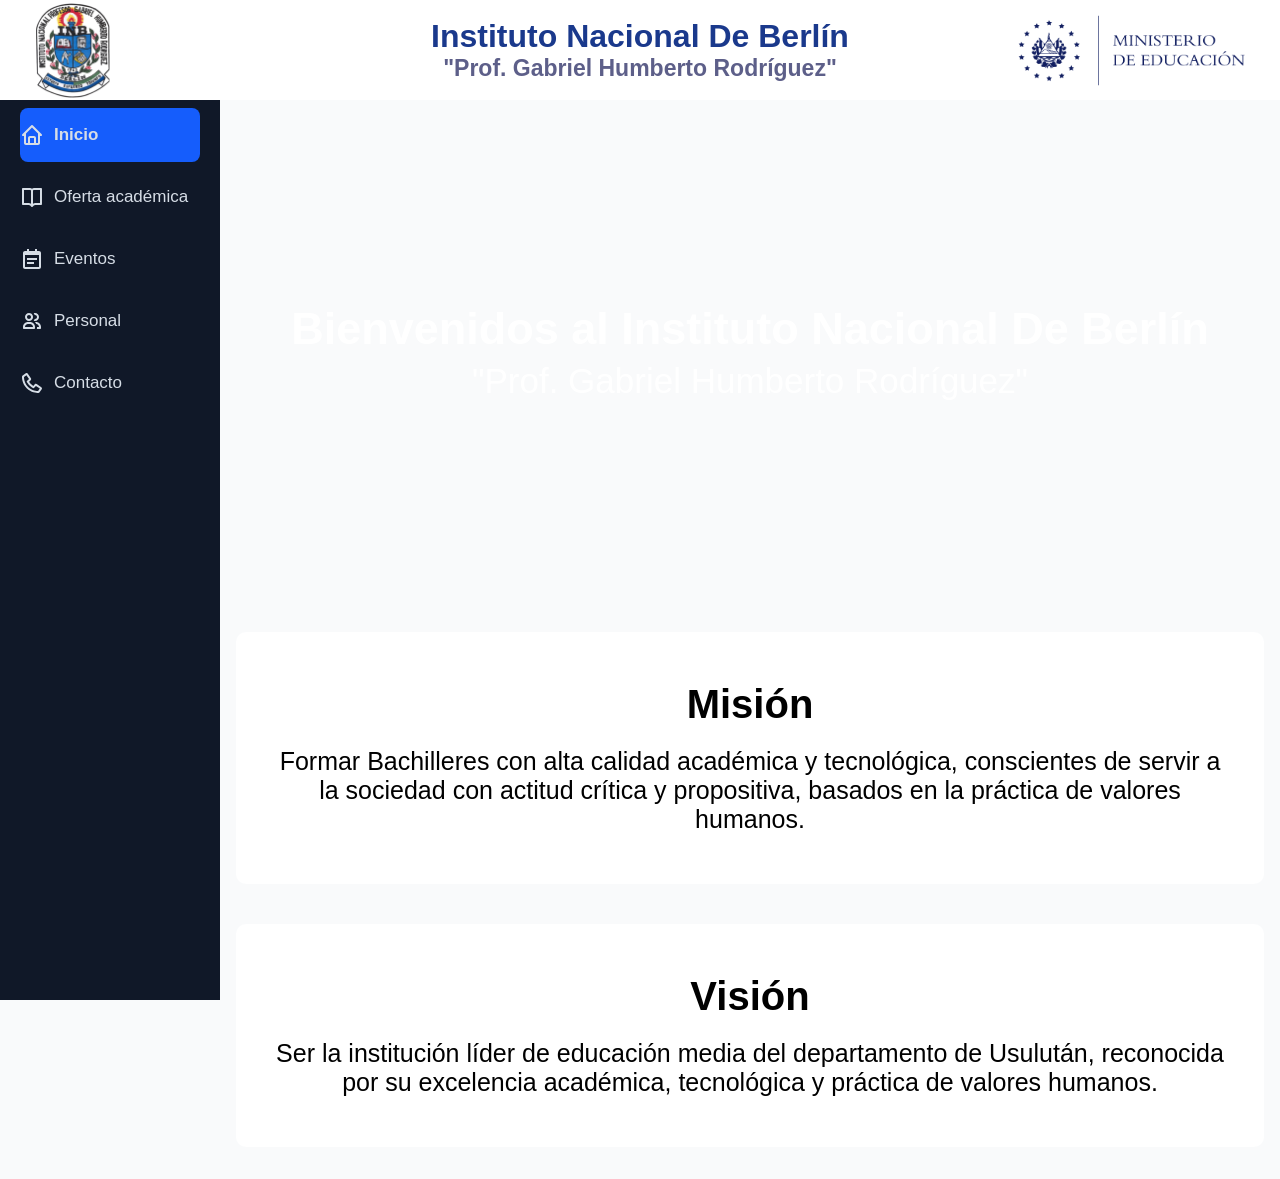
==== index.html @ c7dd3404 "Add files via upload" ====
<!DOCTYPE html>
<html lang="es">
<head>
    <meta charset="UTF-8">
    <meta name="viewport" content="width=device-width, initial-scale=1.0">
    <title>INB</title>
    <link rel="stylesheet" href="css/styles.css">
    <link rel="shortcut icon" href="images/favicon.png" type="image/png">
</head>

<body class="layout">
    <header class="header">

        <img class="logo_inb logo" src="images/inb_logo.png" alt="Logo del instituto nacional de berlin profesor gabriel humberto rodriguez">
        
        <div class="nombre_institucion">
            <h1>Instituto Nacional De Berlín</h1>
            <h2>"Prof. Gabriel Humberto Rodríguez"</h2>
        </div>
        
        <img class="logo_mined logo" src="images/mined_sv.png" alt="Logo del MINED El Salvador">

        <button class="menu_toggle" aria-label="Abrir menú">
            ☰
        </button>
    </header>

    <nav class="menu_lateral">
        <ul>
            <li><a class="active" href="#"> <img src="images/inicio.svg" alt="inicio"> Inicio</a></li>
            <li><a href="oferta-academica.html"> <img src="images/oferta_academica.svg" alt="oferta academica"> Oferta académica</a></li>
            <li><a href="eventos.html"> <img src="images/eventos.svg" alt="eventos"> Eventos</a></li>
            <li><a href="personal.html"> <img src="images/personal.svg" alt="personal"> Personal</a></li>
            <li><a href="contacto.html"> <img src="images/contacto.svg" alt="contacto"> Contacto</a></li>
        </ul>
    </nav>

    <main class="contenido">

        <section class="bienvenida">
            <h2>Bienvenidos al Instituto Nacional De Berlín</h2>
            <p>"Prof. Gabriel Humberto Rodríguez"</p>
        </section>

        <div class="contenedor_tarjetas">
            <section class="contenedor_mision">
                <h2>Misión</h2>
                <p>Formar Bachilleres con alta calidad académica y tecnológica, conscientes de servir a la sociedad con actitud crítica y propositiva, basados en la práctica de valores humanos.</p>
            </section>

            <section class="contenedor_vision">
                <h2>Visión</h2>
                <p>Ser la institución líder de educación media del departamento de Usulután, reconocida por su excelencia académica, tecnológica y práctica de valores humanos.</p>
            </section>
        </div>

    </main>
    <script src="js/script.js"></script>
</body>
</html>
---- css/styles.css ----
* {
    margin: 0;
}

body {
    background-color: #F9FAFB;
}

.layout {
    display: grid;
    grid-template-columns: 1fr;
    grid-template-rows: 100px 1fr;
    grid-template-areas: "header"
                         "contenido";
    min-height: 100vh;
}

.header { grid-area: header; }
.contenido { grid-area: contenido; }

.header {
    background-color: #fff;
    position: relative;
    display: flex;
    align-items: center;
    justify-content: center;
    padding: 12px 16px;
}

.logo {
    position: absolute;
    max-height: 48px;
    width: auto;
}

.logo_inb {
    left: 16px;
}

.logo_mined {
    right: 8px;
    width: 80px;
}

.nombre_institucion {
    font-family: Arial, Helvetica, sans-serif;
    font-size: 8px;
}

.nombre_institucion h1 {
    color: #1A398C;
    text-align: center;
}

.nombre_institucion h2 {
    color: #5D5F89;
    text-align: center;
}

/* Sección del menú */

.menu_lateral {
    position: absolute;
    top: 100px; /* altura del header */
    left: 0;
    width: 100%;
    background: #101828;
    display: none;
    z-index: 1000;
}

.menu_lateral.active {
    display: block;
}

.menu_toggle {
    position: absolute;
    top: 55px;
    right: 10px;
    background: none;
    border: none;
    font-size: 28px;
    cursor: pointer;
}

.menu_lateral ul {
    list-style: none;
    padding: 0 0 10px 20px;
}

.menu_lateral a {
    color: #D6DDE6;
    font-family: Arial, Helvetica, sans-serif;
    display: flex;
    align-items: center;
    gap: 10px;
    text-decoration: none;
    padding: 15px 0 15px 0;
    margin-top: 8px;
    border-radius: 8px;
}

.menu_lateral a.active {
    background-color: #155DFC;
    font-weight: 600;
    margin-right: 20px;
}

/* Sección de Inicio */

.bienvenida {
    background-image: linear-gradient(rgba(0, 0, 0, 0.6)), url(../images/inb_fondo.jpg);
    background-size: cover;
    background-position: center;
    background-repeat: no-repeat;
    min-height: 300px;
    display: flex;
    flex-direction: column;
    justify-content: center;
    align-items: center;
    color: #FFFFFF;
    text-align: center;
}

.bienvenida h2 {
    font-family: Arial, Helvetica, sans-serif;
    font-size: 30px;
    margin: 5px;
}

.bienvenida p {
    font-family: Arial, Helvetica, sans-serif;
    font-size: 20px;
    margin: 1px;
}

.contenedor_tarjetas {
    display: grid;
    gap: 40px;
    padding: 32px 16px;
}

.contenedor_mision {
    background-color: #FFFFFF;
    padding: 20px;
    border-radius: 10px;
}

.contenedor_mision h2 {
    font-family: Arial, Helvetica, sans-serif;
    font-size: 30px;
    text-align: center;
    padding: 30px 0 20px 0;
}

.contenedor_mision p {
    font-family: Arial, Helvetica, sans-serif;
    font-size: 18px;
    text-align: center;
    padding: 0 15px 30px 15px;
}

.contenedor_vision {
    background-color: #FFFFFF;
    padding: 20px;
    border-radius: 10px;
}

.contenedor_vision h2 {
    font-family: Arial, Helvetica, sans-serif;
    font-size: 30px;
    text-align: center;
    padding: 30px 0 20px 0;
}

.contenedor_vision p {
    font-family: Arial, Helvetica, sans-serif;
    font-size: 18px;
    text-align: center;
    padding: 0 15px 30px 15px;
}

/* Sección de Oferta Accadémica */

.contenido_oferta_academica {
    display: flex;
    justify-content: center;
    font-family: Arial, Helvetica, sans-serif;
    font-size: 20px;
}

.proximamente {
    padding-top: 70px;
}

/* Sección de contacto */

.contenido_contacto {
    display: flex;
    flex-direction: column;
    gap: 30px;
    margin: 15px;
}

iframe {
    width: 100%;
    height: 350px;
    border-radius: 20px;
}

.info_contacto {
    box-sizing: border-box;
    font-family: Arial, Helvetica, sans-serif;
    min-height: 300px;
    background-color: #fff;
    padding: 20px;
    border-radius: 20px;
}

.info_contacto h3 {
    margin-bottom: 20px;
}

.info_contacto h4 {
    display: flex;
    align-items: center;
    gap: 5px;
    color: #68799B;
}

.info_contacto p {
    margin-bottom: 30px;
    font-size: 15px;
    padding-left: 30px;
}

.contacto_descripcion {
    font-family: Arial, Helvetica, sans-serif;
    padding: 20px;
}

.contacto_descripcion h2 {
    font-size: 21px;
}

.contacto_descripcion p {
    font-size: 15px;
    color: #576F93;
    margin-top: 10px;
    
}

/* Versión para teléfonos */

@media (min-width: 768px) {
    .layout {
        grid-template-columns: 220px 1fr;
        grid-template-rows: 100px 1fr;
        grid-template-areas: "header header"
                             "menu contenido";
    }

    .logo {
        min-height: 70px;
    }

    .logo_mined {
        width: 170px;
    }

    .menu_toggle {
        display: none;
    }

    .menu_lateral {
        display: block;
        background-color: #101828;
        position: sticky;
        top: 0;
        min-height: 100vh;
        align-self: start;
    }

    .nombre_institucion {
        font-size: 12px;
    }

    .nombre_institucion h2 {
        font-size: 18px;
    }

    .contacto_descripcion p {
        font-size: 17px;
    }
}

/* Versión para tablets */

@media (min-width: 1024px) {
    .logo {
        min-height: 80px;
    }

    .logo_mined {
        width: 190px;
    }

    .nombre_institucion {
        font-size: 16px;
    }

    .nombre_institucion h2 {
        font-size: 23px;
    }

    .bienvenida {
        min-height: 400px;
    }

    .bienvenida h2 {
        font-size: 40px;
    }

    .bienvenida p {
        font-size: 30px;
    }

    .contenedor_mision h2 {
        font-size: 40px;
    }

    .contenedor_mision p {
        font-size: 25px;
    }

    .contenedor_vision h2 {
        font-size: 40px;
    }

    .contenedor_vision p {
        font-size: 25px;
    }

    .contacto_descripcion h2 {
        font-size: 25px;
    }

    .contacto_descripcion p {
        font-size: 17px;
    }
}

/* Versión de Escritorio */

@media (min-width: 1200px) {
    .logo {
        min-height: 95px;
    }

    .logo_inb {
        padding-left: 20px;
    }

    .logo_mined {
        width: 240px;
        padding-right: 20px;
    }

    .nombre_institucion h2 {
        font-size: 23px;
    }

    .bienvenida {
        min-height: 500px
    }

    .bienvenida h2 {
        font-size: 45px;
    }

    .bienvenida p {
        font-size: 35px;
    }

    .menu_lateral a {
        font-size: 17px;
    }

    .menu_lateral a:hover {
        background: #155DFC;
        margin-right: 20px;
    }

    .contenido_contacto {
        display: grid;
        grid-template-columns: 1fr 1fr;
        grid-template-rows: 100px 1fr;
        grid-template-areas: 
        "descripcion descripcion"
        "mapa info";
        margin: 15px 40px 15px 40px;
    }

    .contacto_descripcion { 
        grid-area: descripcion;
    }

    .contacto_descripcion h2 {
        font-size: 27px;
    }

    .contacto_descripcion p {
        font-size: 18px;
    }

    .info_contacto {
        grid-area: info;
        min-height: 650px;
    }

    iframe {
        grid-area: mapa;
        height: 650px;
    }
}
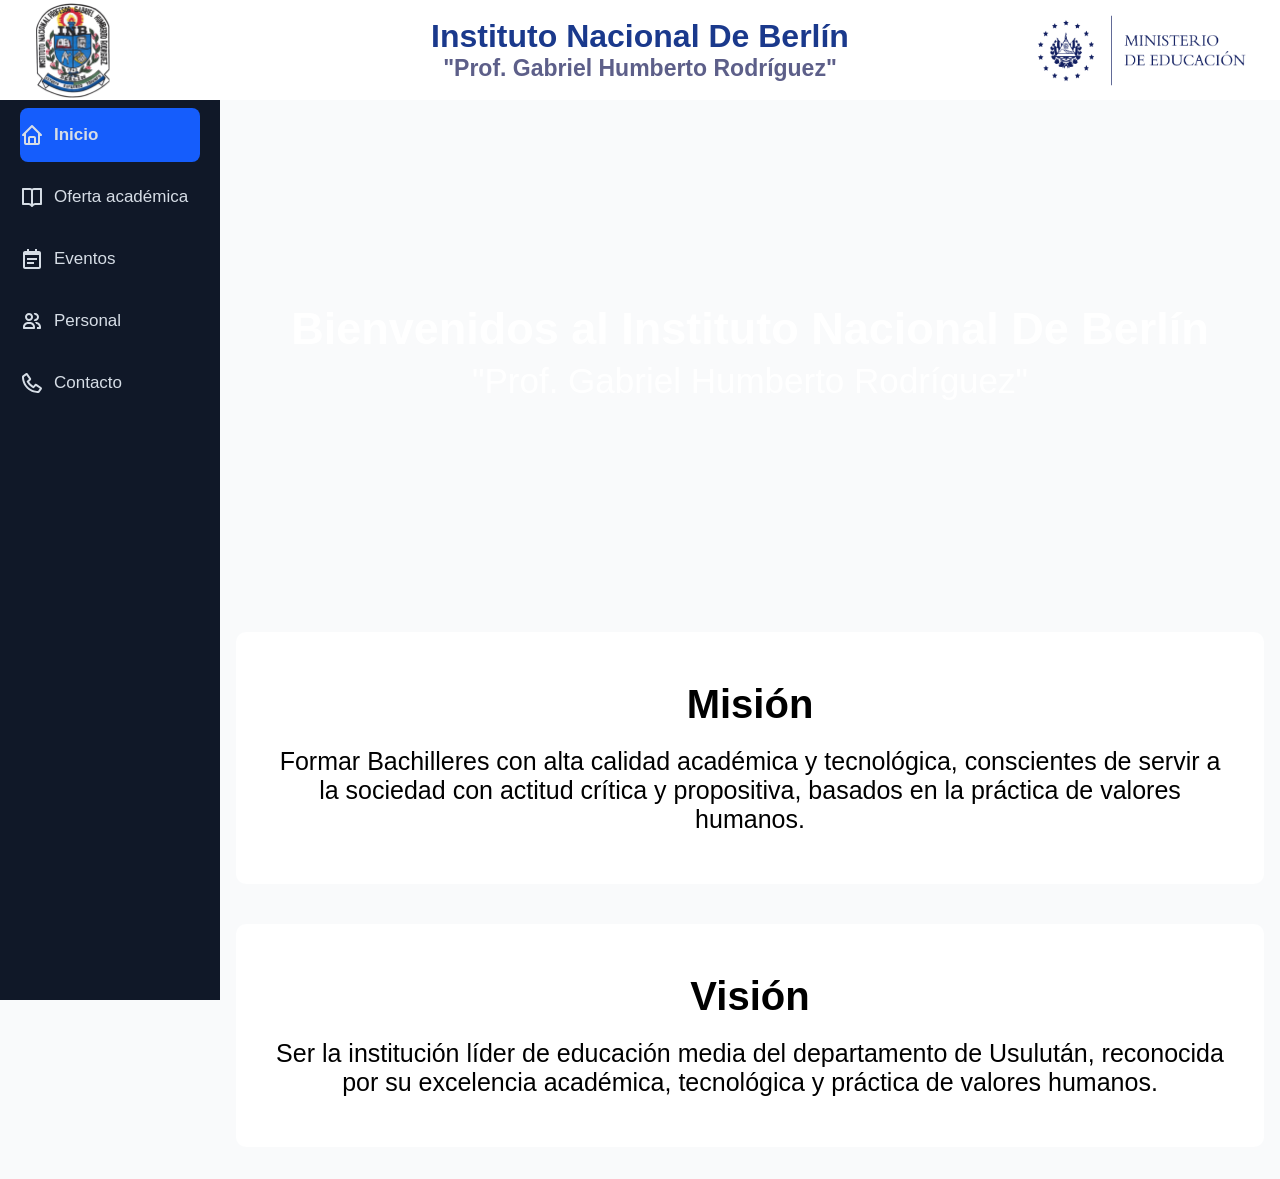
==== commit 2e6c5c19: "Actualización del sitio web, oferta académica, personal" ====
--- a/index.html
+++ b/index.html
@@ -1,60 +1,69 @@
-<!DOCTYPE html>
-<html lang="es">
-<head>
-    <meta charset="UTF-8">
-    <meta name="viewport" content="width=device-width, initial-scale=1.0">
-    <title>INB</title>
-    <link rel="stylesheet" href="css/styles.css">
-    <link rel="shortcut icon" href="images/favicon.png" type="image/png">
-</head>
-
-<body class="layout">
-    <header class="header">
-
-        <img class="logo_inb logo" src="images/inb_logo.png" alt="Logo del instituto nacional de berlin profesor gabriel humberto rodriguez">
-        
-        <div class="nombre_institucion">
-            <h1>Instituto Nacional De Berlín</h1>
-            <h2>"Prof. Gabriel Humberto Rodríguez"</h2>
-        </div>
-        
-        <img class="logo_mined logo" src="images/mined_sv.png" alt="Logo del MINED El Salvador">
-
-        <button class="menu_toggle" aria-label="Abrir menú">
-            ☰
-        </button>
-    </header>
-
-    <nav class="menu_lateral">
-        <ul>
-            <li><a class="active" href="#"> <img src="images/inicio.svg" alt="inicio"> Inicio</a></li>
-            <li><a href="oferta-academica.html"> <img src="images/oferta_academica.svg" alt="oferta academica"> Oferta académica</a></li>
-            <li><a href="eventos.html"> <img src="images/eventos.svg" alt="eventos"> Eventos</a></li>
-            <li><a href="personal.html"> <img src="images/personal.svg" alt="personal"> Personal</a></li>
-            <li><a href="contacto.html"> <img src="images/contacto.svg" alt="contacto"> Contacto</a></li>
-        </ul>
-    </nav>
-
-    <main class="contenido">
-
-        <section class="bienvenida">
-            <h2>Bienvenidos al Instituto Nacional De Berlín</h2>
-            <p>"Prof. Gabriel Humberto Rodríguez"</p>
-        </section>
-
-        <div class="contenedor_tarjetas">
-            <section class="contenedor_mision">
-                <h2>Misión</h2>
-                <p>Formar Bachilleres con alta calidad académica y tecnológica, conscientes de servir a la sociedad con actitud crítica y propositiva, basados en la práctica de valores humanos.</p>
-            </section>
-
-            <section class="contenedor_vision">
-                <h2>Visión</h2>
-                <p>Ser la institución líder de educación media del departamento de Usulután, reconocida por su excelencia académica, tecnológica y práctica de valores humanos.</p>
-            </section>
-        </div>
-
-    </main>
-    <script src="js/script.js"></script>
-</body>
+<!DOCTYPE html>
+<html lang="es">
+<head>
+    <meta charset="UTF-8">
+    <meta name="viewport" content="width=device-width, initial-scale=1.0">
+    <title>INB</title>
+    <link rel="stylesheet" href="css/styles.css">
+    <link rel="shortcut icon" href="images/favicon.png" type="image/png">
+     <!-- Google tag (gtag.js) -->
+    <script async src="https://www.googletagmanager.com/gtag/js?id=G-KY0GJV444V"></script>
+    <script>
+      window.dataLayer = window.dataLayer || [];
+      function gtag(){dataLayer.push(arguments);}
+      gtag('js', new Date());
+    
+      gtag('config', 'G-KY0GJV444V');
+    </script>
+</head>
+
+<body class="layout">
+    <header class="header">
+
+        <img class="logo_inb logo" src="images/inb_logo.png" alt="Logo del instituto nacional de berlin profesor gabriel humberto rodriguez">
+        
+        <div class="nombre_institucion">
+            <h1>Instituto Nacional De Berlín</h1>
+            <h2>"Prof. Gabriel Humberto Rodríguez"</h2>
+        </div>
+        
+        <img class="logo_mined logo" src="images/mined_sv.png" alt="Logo del MINED El Salvador">
+
+        <button class="menu_toggle" aria-label="Abrir menú">
+            ☰
+        </button>
+    </header>
+
+    <nav class="menu_lateral">
+        <ul>
+            <li><a class="active" href="#"> <img src="images/inicio.svg" alt="inicio"> Inicio</a></li>
+            <li><a href="oferta-academica.html"> <img src="images/oferta_academica.svg" alt="oferta academica"> Oferta académica</a></li>
+            <li><a href="eventos.html"> <img src="images/eventos.svg" alt="eventos"> Eventos</a></li>
+            <li><a href="personal.html"> <img src="images/personal.svg" alt="personal"> Personal</a></li>
+            <li><a href="contacto.html"> <img src="images/contacto.svg" alt="contacto"> Contacto</a></li>
+        </ul>
+    </nav>
+
+    <main class="contenido">
+
+        <section class="bienvenida">
+            <h2>Bienvenidos al Instituto Nacional De Berlín</h2>
+            <p>"Prof. Gabriel Humberto Rodríguez"</p>
+        </section>
+
+        <div class="contenedor_tarjetas">
+            <section class="contenedor_mision">
+                <h2>Misión</h2>
+                <p>Formar Bachilleres con alta calidad académica y tecnológica, conscientes de servir a la sociedad con actitud crítica y propositiva, basados en la práctica de valores humanos.</p>
+            </section>
+
+            <section class="contenedor_vision">
+                <h2>Visión</h2>
+                <p>Ser la institución líder de educación media del departamento de Usulután, reconocida por su excelencia académica, tecnológica y práctica de valores humanos.</p>
+            </section>
+        </div>
+
+    </main>
+    <script src="js/script.js"></script>
+</body>
 </html>
--- a/css/styles.css
+++ b/css/styles.css
@@ -1,425 +1,542 @@
-* {
-    margin: 0;
-}
-
-body {
-    background-color: #F9FAFB;
-}
-
-.layout {
-    display: grid;
-    grid-template-columns: 1fr;
-    grid-template-rows: 100px 1fr;
-    grid-template-areas: "header"
-                         "contenido";
-    min-height: 100vh;
-}
-
-.header { grid-area: header; }
-.contenido { grid-area: contenido; }
-
-.header {
-    background-color: #fff;
-    position: relative;
-    display: flex;
-    align-items: center;
-    justify-content: center;
-    padding: 12px 16px;
-}
-
-.logo {
-    position: absolute;
-    max-height: 48px;
-    width: auto;
-}
-
-.logo_inb {
-    left: 16px;
-}
-
-.logo_mined {
-    right: 8px;
-    width: 80px;
-}
-
-.nombre_institucion {
-    font-family: Arial, Helvetica, sans-serif;
-    font-size: 8px;
-}
-
-.nombre_institucion h1 {
-    color: #1A398C;
-    text-align: center;
-}
-
-.nombre_institucion h2 {
-    color: #5D5F89;
-    text-align: center;
-}
-
-/* Sección del menú */
-
-.menu_lateral {
-    position: absolute;
-    top: 100px; /* altura del header */
-    left: 0;
-    width: 100%;
-    background: #101828;
-    display: none;
-    z-index: 1000;
-}
-
-.menu_lateral.active {
-    display: block;
-}
-
-.menu_toggle {
-    position: absolute;
-    top: 55px;
-    right: 10px;
-    background: none;
-    border: none;
-    font-size: 28px;
-    cursor: pointer;
-}
-
-.menu_lateral ul {
-    list-style: none;
-    padding: 0 0 10px 20px;
-}
-
-.menu_lateral a {
-    color: #D6DDE6;
-    font-family: Arial, Helvetica, sans-serif;
-    display: flex;
-    align-items: center;
-    gap: 10px;
-    text-decoration: none;
-    padding: 15px 0 15px 0;
-    margin-top: 8px;
-    border-radius: 8px;
-}
-
-.menu_lateral a.active {
-    background-color: #155DFC;
-    font-weight: 600;
-    margin-right: 20px;
-}
-
-/* Sección de Inicio */
-
-.bienvenida {
-    background-image: linear-gradient(rgba(0, 0, 0, 0.6)), url(../images/inb_fondo.jpg);
-    background-size: cover;
-    background-position: center;
-    background-repeat: no-repeat;
-    min-height: 300px;
-    display: flex;
-    flex-direction: column;
-    justify-content: center;
-    align-items: center;
-    color: #FFFFFF;
-    text-align: center;
-}
-
-.bienvenida h2 {
-    font-family: Arial, Helvetica, sans-serif;
-    font-size: 30px;
-    margin: 5px;
-}
-
-.bienvenida p {
-    font-family: Arial, Helvetica, sans-serif;
-    font-size: 20px;
-    margin: 1px;
-}
-
-.contenedor_tarjetas {
-    display: grid;
-    gap: 40px;
-    padding: 32px 16px;
-}
-
-.contenedor_mision {
-    background-color: #FFFFFF;
-    padding: 20px;
-    border-radius: 10px;
-}
-
-.contenedor_mision h2 {
-    font-family: Arial, Helvetica, sans-serif;
-    font-size: 30px;
-    text-align: center;
-    padding: 30px 0 20px 0;
-}
-
-.contenedor_mision p {
-    font-family: Arial, Helvetica, sans-serif;
-    font-size: 18px;
-    text-align: center;
-    padding: 0 15px 30px 15px;
-}
-
-.contenedor_vision {
-    background-color: #FFFFFF;
-    padding: 20px;
-    border-radius: 10px;
-}
-
-.contenedor_vision h2 {
-    font-family: Arial, Helvetica, sans-serif;
-    font-size: 30px;
-    text-align: center;
-    padding: 30px 0 20px 0;
-}
-
-.contenedor_vision p {
-    font-family: Arial, Helvetica, sans-serif;
-    font-size: 18px;
-    text-align: center;
-    padding: 0 15px 30px 15px;
-}
-
-/* Sección de Oferta Accadémica */
-
-.contenido_oferta_academica {
-    display: flex;
-    justify-content: center;
-    font-family: Arial, Helvetica, sans-serif;
-    font-size: 20px;
-}
-
-.proximamente {
-    padding-top: 70px;
-}
-
-/* Sección de contacto */
-
-.contenido_contacto {
-    display: flex;
-    flex-direction: column;
-    gap: 30px;
-    margin: 15px;
-}
-
-iframe {
-    width: 100%;
-    height: 350px;
-    border-radius: 20px;
-}
-
-.info_contacto {
-    box-sizing: border-box;
-    font-family: Arial, Helvetica, sans-serif;
-    min-height: 300px;
-    background-color: #fff;
-    padding: 20px;
-    border-radius: 20px;
-}
-
-.info_contacto h3 {
-    margin-bottom: 20px;
-}
-
-.info_contacto h4 {
-    display: flex;
-    align-items: center;
-    gap: 5px;
-    color: #68799B;
-}
-
-.info_contacto p {
-    margin-bottom: 30px;
-    font-size: 15px;
-    padding-left: 30px;
-}
-
-.contacto_descripcion {
-    font-family: Arial, Helvetica, sans-serif;
-    padding: 20px;
-}
-
-.contacto_descripcion h2 {
-    font-size: 21px;
-}
-
-.contacto_descripcion p {
-    font-size: 15px;
-    color: #576F93;
-    margin-top: 10px;
-    
-}
-
-/* Versión para teléfonos */
-
-@media (min-width: 768px) {
-    .layout {
-        grid-template-columns: 220px 1fr;
-        grid-template-rows: 100px 1fr;
-        grid-template-areas: "header header"
-                             "menu contenido";
-    }
-
-    .logo {
-        min-height: 70px;
-    }
-
-    .logo_mined {
-        width: 170px;
-    }
-
-    .menu_toggle {
-        display: none;
-    }
-
-    .menu_lateral {
-        display: block;
-        background-color: #101828;
-        position: sticky;
-        top: 0;
-        min-height: 100vh;
-        align-self: start;
-    }
-
-    .nombre_institucion {
-        font-size: 12px;
-    }
-
-    .nombre_institucion h2 {
-        font-size: 18px;
-    }
-
-    .contacto_descripcion p {
-        font-size: 17px;
-    }
-}
-
-/* Versión para tablets */
-
-@media (min-width: 1024px) {
-    .logo {
-        min-height: 80px;
-    }
-
-    .logo_mined {
-        width: 190px;
-    }
-
-    .nombre_institucion {
-        font-size: 16px;
-    }
-
-    .nombre_institucion h2 {
-        font-size: 23px;
-    }
-
-    .bienvenida {
-        min-height: 400px;
-    }
-
-    .bienvenida h2 {
-        font-size: 40px;
-    }
-
-    .bienvenida p {
-        font-size: 30px;
-    }
-
-    .contenedor_mision h2 {
-        font-size: 40px;
-    }
-
-    .contenedor_mision p {
-        font-size: 25px;
-    }
-
-    .contenedor_vision h2 {
-        font-size: 40px;
-    }
-
-    .contenedor_vision p {
-        font-size: 25px;
-    }
-
-    .contacto_descripcion h2 {
-        font-size: 25px;
-    }
-
-    .contacto_descripcion p {
-        font-size: 17px;
-    }
-}
-
-/* Versión de Escritorio */
-
-@media (min-width: 1200px) {
-    .logo {
-        min-height: 95px;
-    }
-
-    .logo_inb {
-        padding-left: 20px;
-    }
-
-    .logo_mined {
-        width: 240px;
-        padding-right: 20px;
-    }
-
-    .nombre_institucion h2 {
-        font-size: 23px;
-    }
-
-    .bienvenida {
-        min-height: 500px
-    }
-
-    .bienvenida h2 {
-        font-size: 45px;
-    }
-
-    .bienvenida p {
-        font-size: 35px;
-    }
-
-    .menu_lateral a {
-        font-size: 17px;
-    }
-
-    .menu_lateral a:hover {
-        background: #155DFC;
-        margin-right: 20px;
-    }
-
-    .contenido_contacto {
-        display: grid;
-        grid-template-columns: 1fr 1fr;
-        grid-template-rows: 100px 1fr;
-        grid-template-areas: 
-        "descripcion descripcion"
-        "mapa info";
-        margin: 15px 40px 15px 40px;
-    }
-
-    .contacto_descripcion { 
-        grid-area: descripcion;
-    }
-
-    .contacto_descripcion h2 {
-        font-size: 27px;
-    }
-
-    .contacto_descripcion p {
-        font-size: 18px;
-    }
-
-    .info_contacto {
-        grid-area: info;
-        min-height: 650px;
-    }
-
-    iframe {
-        grid-area: mapa;
-        height: 650px;
-    }
+* {
+    margin: 0;
+    box-sizing: border-box;
+}
+
+body {
+    background-color: #F9FAFB;
+}
+
+.layout {
+    display: grid;
+    grid-template-columns: 1fr;
+    grid-template-rows: 100px 1fr;
+    grid-template-areas: "header"
+                         "contenido";
+    min-height: 100vh;
+}
+
+.header { grid-area: header; }
+.contenido { grid-area: contenido; }
+
+.header {
+    background-color: #fff;
+    position: relative;
+    display: flex;
+    align-items: center;
+    justify-content: center;
+    padding: 12px 16px;
+}
+
+.logo {
+    position: absolute;
+    max-height: 48px;
+    width: auto;
+}
+
+.logo_inb {
+    left: 16px;
+}
+
+.logo_mined {
+    right: 8px;
+    width: 80px;
+}
+
+.nombre_institucion {
+    font-family: Arial, Helvetica, sans-serif;
+    font-size: 8px;
+}
+
+.nombre_institucion h1 {
+    color: #1A398C;
+    text-align: center;
+}
+
+.nombre_institucion h2 {
+    color: #5D5F89;
+    text-align: center;
+}
+
+/* Sección del menú */
+
+.menu_lateral {
+    position: absolute;
+    top: 100px; /* altura del header */
+    left: 0;
+    width: 100%;
+    background: #101828;
+    display: none;
+    z-index: 1000;
+}
+
+.menu_lateral.active {
+    display: block;
+}
+
+.menu_toggle {
+    position: absolute;
+    top: 55px;
+    right: 10px;
+    background: none;
+    border: none;
+    font-size: 28px;
+    cursor: pointer;
+}
+
+.menu_lateral ul {
+    list-style: none;
+    padding: 0 0 10px 20px;
+}
+
+.menu_lateral a {
+    color: #D6DDE6;
+    font-family: Arial, Helvetica, sans-serif;
+    display: flex;
+    align-items: center;
+    gap: 10px;
+    text-decoration: none;
+    padding: 15px 0 15px 0;
+    margin-top: 8px;
+    border-radius: 8px;
+}
+
+.menu_lateral a.active {
+    background-color: #155DFC;
+    font-weight: 600;
+    margin-right: 20px;
+}
+
+/* Sección de Inicio */
+
+.bienvenida {
+    background-image: linear-gradient(rgba(0, 0, 0, 0.6)), url(../images/inb_fondo.jpg);
+    background-size: cover;
+    background-position: center;
+    background-repeat: no-repeat;
+    min-height: 300px;
+    display: flex;
+    flex-direction: column;
+    justify-content: center;
+    align-items: center;
+    color: #FFFFFF;
+    text-align: center;
+}
+
+.bienvenida h2 {
+    font-family: Arial, Helvetica, sans-serif;
+    font-size: 30px;
+    margin: 5px;
+}
+
+.bienvenida p {
+    font-family: Arial, Helvetica, sans-serif;
+    font-size: 20px;
+    margin: 1px;
+}
+
+.contenedor_tarjetas {
+    display: grid;
+    gap: 40px;
+    padding: 32px 16px;
+}
+
+.contenedor_mision {
+    background-color: #FFFFFF;
+    padding: 20px;
+    border-radius: 10px;
+}
+
+.contenedor_mision h2 {
+    font-family: Arial, Helvetica, sans-serif;
+    font-size: 30px;
+    text-align: center;
+    padding: 30px 0 20px 0;
+}
+
+.contenedor_mision p {
+    font-family: Arial, Helvetica, sans-serif;
+    font-size: 18px;
+    text-align: center;
+    padding: 0 15px 30px 15px;
+}
+
+.contenedor_vision {
+    background-color: #FFFFFF;
+    padding: 20px;
+    border-radius: 10px;
+}
+
+.contenedor_vision h2 {
+    font-family: Arial, Helvetica, sans-serif;
+    font-size: 30px;
+    text-align: center;
+    padding: 30px 0 20px 0;
+}
+
+.contenedor_vision p {
+    font-family: Arial, Helvetica, sans-serif;
+    font-size: 18px;
+    text-align: center;
+    padding: 0 15px 30px 15px;
+}
+
+/* Sección de Oferta Accadémica */
+
+.contenido_oferta_academica {
+    display: flex;
+    flex-direction: column;
+    align-items: center;
+    gap: 40px;
+    margin: 20px 15px 0 15px;
+}
+
+.info_academica {
+    display: flex;
+    flex-direction: column;
+    align-items: center;
+    text-align: center;
+    font-family: Arial, Helvetica, sans-serif;
+    max-width: 370px;
+    min-height: 400px;
+    background-color: #FFFFFF;
+    border-radius: 20px;
+    padding: 25px 15px 25px 15px;
+    margin-top: 25px;
+}
+
+.info_academica img {
+    width: 125px;
+}
+
+.info_academica h2 {
+    font-size: 30px;
+    margin-bottom: 15px;
+}
+
+.info_academica p {
+    font-size: 18px;
+    text-align: justify;
+}
+
+/* Sección de Personal */
+
+.contenido_personal {
+    display: flex;
+    flex-direction: column;
+    align-items: center;
+    margin: 20px 15px 0 15px;
+    font-family: Arial, Helvetica, sans-serif;
+}
+
+.contenedor_director {
+    display: flex;
+    flex-direction: column;
+    gap: 40px;
+    text-align: center;
+    margin-bottom: 40px;
+}
+
+.contenedor_director h2 {
+    color: #68799B;
+    margin-bottom: -25px;
+}
+
+.contenedor_card {
+    display: flex;
+    flex-direction: column;
+    gap: 25px;
+
+}
+
+.card_personal {
+    /* width: 340px; */
+    text-align: center;
+    background-color: #FFFFFF;
+    border-radius: 20px;
+    padding: 25px 15px;
+}
+
+.card_personal img {
+    width: 125px;
+    margin-bottom: 5px;
+}
+
+.card_personal h3 {
+    font-size: 20px;
+    margin-bottom: 10px;
+}
+
+.card_personal p {
+    font-size: 17px;
+    margin-bottom: 3px;
+    /* max-width: 300px; */
+    text-align: start;
+    /* padding-left: 25px; */
+}
+
+span {
+    font-weight: bold;
+}
+
+/* Sección de contacto */
+
+.contenido_contacto {
+    display: flex;
+    flex-direction: column;
+    gap: 30px;
+    margin: 15px;
+}
+
+iframe {
+    width: 100%;
+    height: 350px;
+    border-radius: 20px;
+}
+
+.info_contacto {
+    box-sizing: border-box;
+    font-family: Arial, Helvetica, sans-serif;
+    min-height: 300px;
+    background-color: #fff;
+    padding: 20px;
+    border-radius: 20px;
+}
+
+.info_contacto h3 {
+    margin-bottom: 20px;
+}
+
+.info_contacto h4 {
+    display: flex;
+    align-items: center;
+    gap: 5px;
+    color: #68799B;
+}
+
+.info_contacto p {
+    margin-bottom: 30px;
+    font-size: 15px;
+    padding-left: 30px;
+}
+
+.contacto_descripcion {
+    font-family: Arial, Helvetica, sans-serif;
+    padding: 20px;
+}
+
+.contacto_descripcion h2 {
+    font-size: 21px;
+}
+
+.contacto_descripcion p {
+    font-size: 15px;
+    color: #576F93;
+    margin-top: 10px;
+    
+}
+
+/* Versión para teléfonos */
+
+@media (min-width: 768px) {
+    .layout {
+        grid-template-columns: 220px 1fr;
+        grid-template-rows: 100px 1fr;
+        grid-template-areas: "header header"
+                             "menu contenido";
+    }
+
+    .logo {
+        min-height: 70px;
+    }
+
+    .logo_mined {
+        width: 170px;
+    }
+
+    .menu_toggle {
+        display: none;
+    }
+
+    .menu_lateral {
+        display: block;
+        background-color: #101828;
+        position: sticky;
+        top: 0;
+        min-height: 100vh;
+        align-self: start;
+    }
+
+    .nombre_institucion {
+        font-size: 12px;
+    }
+
+    .nombre_institucion h2 {
+        font-size: 18px;
+    }
+
+    .contacto_descripcion p {
+        font-size: 17px;
+    }
+
+}
+
+/* Versión para tablets */
+
+@media (min-width: 1024px) {
+    .logo {
+        min-height: 80px;
+    }
+
+    .logo_mined {
+        width: 190px;
+    }
+
+    .nombre_institucion {
+        font-size: 16px;
+    }
+
+    .nombre_institucion h2 {
+        font-size: 23px;
+    }
+
+    .bienvenida {
+        min-height: 400px;
+    }
+
+    .bienvenida h2 {
+        font-size: 40px;
+    }
+
+    .bienvenida p {
+        font-size: 30px;
+    }
+
+    .contenedor_mision h2 {
+        font-size: 40px;
+    }
+
+    .contenedor_mision p {
+        font-size: 25px;
+    }
+
+    .contenedor_vision h2 {
+        font-size: 40px;
+    }
+
+    .contenedor_vision p {
+        font-size: 25px;
+    }
+
+    /* Sección de Oferta Académica */
+
+    .contenido_oferta_academica {
+        flex-direction: row;
+        align-items: start;
+        justify-content: center;
+    }
+
+
+    /* Sección de Personal */
+
+    .contenedor_director h2 {
+        font-size: 31px;
+        /* text-align: start; */
+    }
+    
+    .contenedor_card {
+        display: flex;
+        flex-direction: row;
+        justify-content: center;
+        align-content: center;
+        flex-wrap: wrap;
+        gap: 25px;
+
+   }
+
+    /* Sección de Contacto */
+
+    .contacto_descripcion h2 {
+        font-size: 25px;
+    }
+
+    .contacto_descripcion p {
+        font-size: 17px;
+    }
+}
+
+/* Versión de Escritorio */
+
+@media (min-width: 1200px) {
+    .logo {
+        min-height: 95px;
+    }
+
+    .logo_inb {
+        padding-left: 20px;
+    }
+
+    .logo_mined {
+        width: 240px;
+        padding-right: 20px;
+    }
+
+    .nombre_institucion h2 {
+        font-size: 23px;
+    }
+
+    .bienvenida {
+        min-height: 500px
+    }
+
+    .bienvenida h2 {
+        font-size: 45px;
+    }
+
+    .bienvenida p {
+        font-size: 35px;
+    }
+
+    .menu_lateral a {
+        font-size: 17px;
+    }
+
+    .menu_lateral a:hover {
+        background: #155DFC;
+        margin-right: 20px;
+    }
+
+    /* Sección Contacto */
+
+    .contenido_contacto {
+        display: grid;
+        grid-template-columns: 1fr 1fr;
+        grid-template-rows: 100px 1fr;
+        grid-template-areas: 
+        "descripcion descripcion"
+        "mapa info";
+        margin: 15px 40px 15px 40px;
+    }
+
+    .contacto_descripcion { 
+        grid-area: descripcion;
+    }
+
+    .contacto_descripcion h2 {
+        font-size: 27px;
+    }
+
+    .contacto_descripcion p {
+        font-size: 18px;
+    }
+
+    .info_contacto {
+        grid-area: info;
+        min-height: 650px;
+    }
+
+    iframe {
+        grid-area: mapa;
+        height: 650px;
+    }
 }
